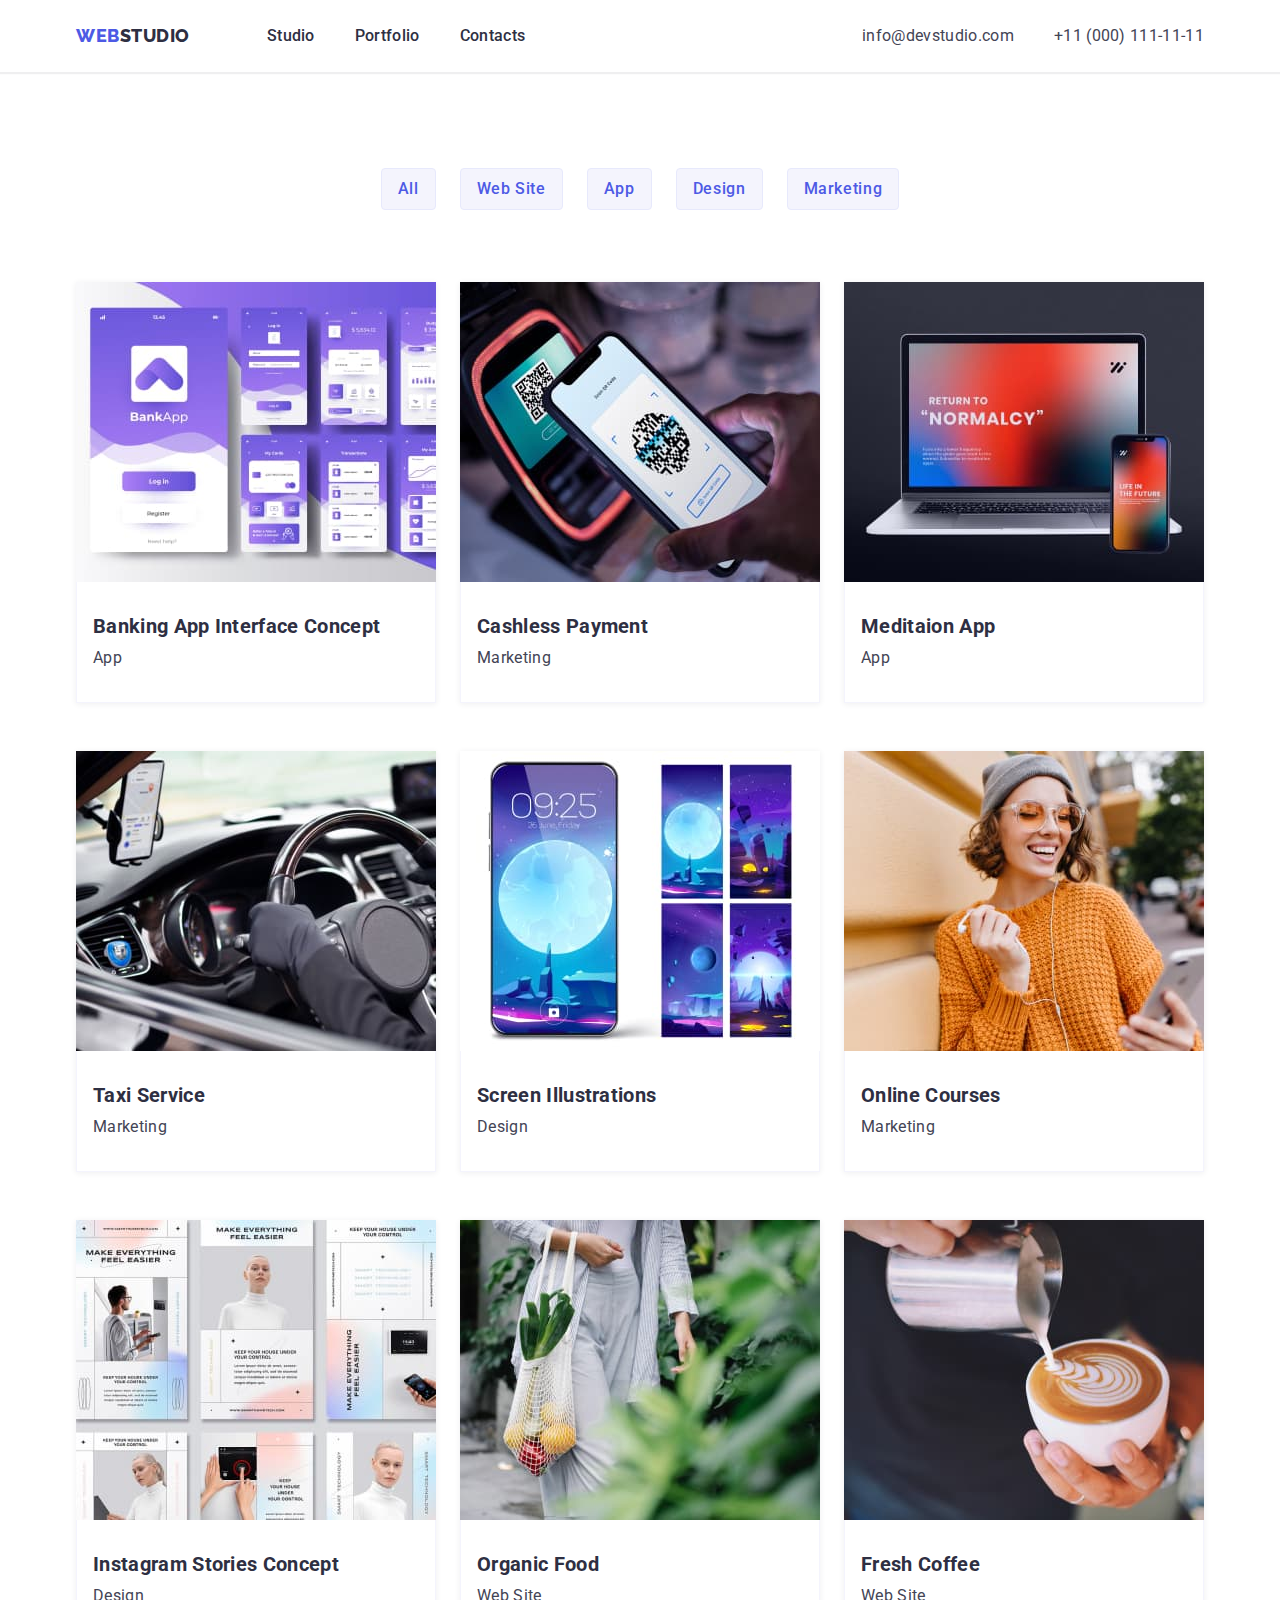
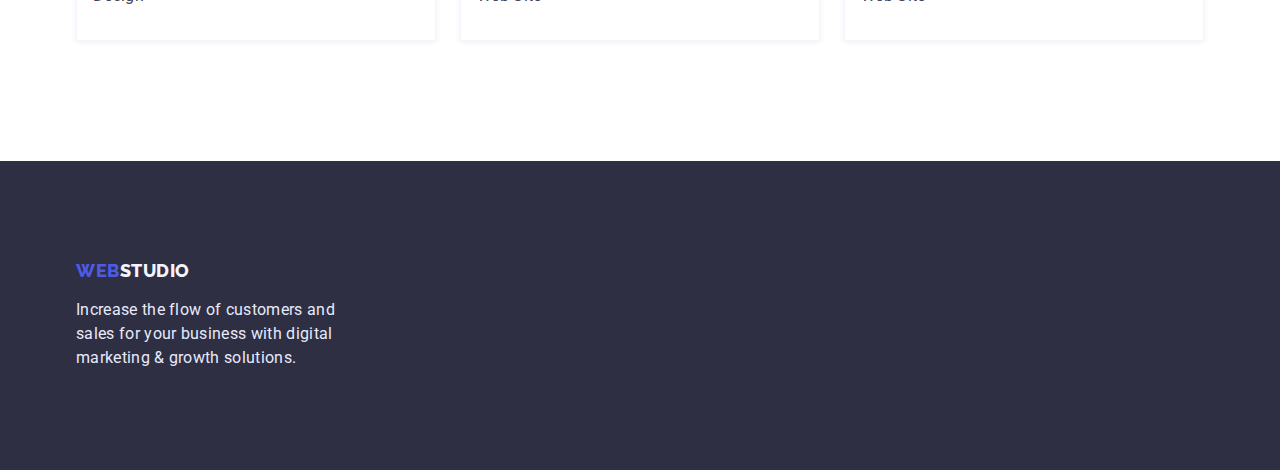
==== portfolio.html @ 019beda4 "Скопіював попередню роботу" ====
<!DOCTYPE html>
<html lang="en">
  <head>
    <meta charset="UTF-8" />
    <meta http-equiv="X-UA-Compatible" content="IE=edge" />
    <meta name="viewport" content="width=device-width, initial-scale=1.0" />
    <title>Portfolio</title>
    <link rel="preconnect" href="https://fonts.googleapis.com" />
    <link rel="preconnect" href="https://fonts.gstatic.com" crossorigin />
    <link
      href="https://fonts.googleapis.com/css2?family=Raleway:wght@700;800&family=Roboto:wght@400;500;700;900&display=swap"
      rel="stylesheet"
    />
    <link
      rel="stylesheet"
      href="https://cdn.jsdelivr.net/npm/modern-normalize@1.1.0/modern-normalize.min.css"
    />
    <link rel="stylesheet" href="./css/styles.css" />
  </head>
  <body>
    <!---INFO HEADER-->
    <header class="page-header">
      <div class="container page-header-container">
        <nav class="page-nav">
          <a class="logo-link link" href="./index.html"
            >Web<span class="logo-navy-blue">studio</span></a
          >
          <ul class="menu list">
            <li class="menu-item">
              <a class="menu-link link" href="./index.html">Studio</a>
            </li>
            <li class="menu-item">
              <a class="menu-link link" href="">Portfolio</a>
            </li>
            <li class="menu-item">
              <a class="menu-link link" href="">Contacts</a>
            </li>
          </ul>
        </nav>
        <ul class="contact-information list">
          <li class="mail menu-contact">
            <a class="mail-adress link" href="mailto:info@devstudio.com"
              >info@devstudio.com</a
            >
          </li>
          <li class="tel menu-contact">
            <a class="phone-number link" href="tel:+110001111111"
              >+11 (000) 111-11-11</a
            >
          </li>
        </ul>
      </div>
    </header>

    <!--MAIN FILTERS LIST-->
    <main>
      <section>
        <div class="container">
          <h1 class="portfolio-title visually-hidden">Our product</h1>
          <ul class="list filters-list-item">
            <li>
              <button type="button" class="filters-list">All</button>
            </li>
            <li>
              <button type="button" class="filters-list">Web Site</button>
            </li>
            <li>
              <button type="button" class="filters-list">App</button>
            </li>
            <li>
              <button type="button" class="filters-list">Design</button>
            </li>
            <li>
              <button type="button" class="filters-list">Marketing</button>
            </li>
          </ul>

          <!--MAIN CONTENT PICTURES-->
          <ul class="list portfolio-list">
            <li class="portfolio-list-card">
              <img
                src="./images/banking-app.jpg"
                alt="Banking App Interface"
                width="360"
                height="300"
              />
              <div class="portfolio-card-text">
                <h2 class="subtitle">Banking App Interface Concept</h2>
                <p class="text">App</p>
              </div>
            </li>
            <li class="portfolio-list-card">
              <img
                src="./images/cashless-payment.jpg"
                alt="Phone scans QR code"
                width="360"
                height="300"
              />
              <div class="portfolio-card-text">
                <h2 class="subtitle">Cashless Payment</h2>
                <p class="text">Marketing</p>
              </div>
            </li>
            <li class="portfolio-list-card">
              <img
                src="./images/meditaion-app.jpg"
                alt="Lap top and phone"
                width="360"
                height="300"
              />
              <div class="portfolio-card-text">
                <h2 class="subtitle">Meditaion App</h2>
                <p class="text">App</p>
              </div>
            </li>
            <li class="portfolio-list-card">
              <img
                src="./images/taxi-service.jpg"
                alt="Interior in the car"
                width="360"
                height="300"
              />
              <div class="portfolio-card-text">
                <h2 class="subtitle">Taxi Service</h2>
                <p class="text">Marketing</p>
              </div>
            </li>
            <li class="portfolio-list-card">
              <img
                src="./images/screen-illustration.jpg"
                alt="Phone screen"
                width="360"
                height="300"
              />
              <div class="portfolio-card-text">
                <h2 class="subtitle">Screen Illustrations</h2>
                <p class="text">Design</p>
              </div>
            </li>
            <li class="portfolio-list-card">
              <img
                src="./images/online-courses.jpg"
                alt="Girl with a phone"
                width="360"
                height="300"
              />
              <div class="portfolio-card-text">
                <h2 class="subtitle">Online Courses</h2>
                <p class="text">Marketing</p>
              </div>
            </li>
            <li class="portfolio-list-card">
              <img
                src="./images/insta-stories.jpg"
                alt="Designer paintings"
                width="360"
                height="300"
              />
              <div class="portfolio-card-text">
                <h2 class="subtitle">Instagram Stories Concept</h2>
                <p class="text">Design</p>
              </div>
            </li>
            <li class="portfolio-list-card">
              <img
                src="./images/organic-food.jpg"
                alt="Woman with fruit"
                width="360"
                height="300"
              />
              <div class="portfolio-card-text">
                <h2 class="subtitle">Organic Food</h2>
                <p class="text">Web Site</p>
              </div>
            </li>
            <li class="portfolio-list-card">
              <img
                src="./images/fresh-coffee.jpg"
                alt="Barista makes coffee"
                width="360"
                height="300"
              />
              <div class="portfolio-card-text">
                <h2 class="subtitle">Fresh Coffee</h2>
                <p class="text">Web Site</p>
              </div>
            </li>
          </ul>
        </div>
      </section>
    </main>

    <!--FOOTER PART-->
    <footer class="footer">
      <div class="container">
        <div class="footer-size">
          <a class="logo-link link logo-block" href="./index.html">
            Web<span class="logo-cloud-color">studio</span></a
          >
          <p class="footer-text">
            Increase the flow of customers and sales for your business with
            digital marketing & growth solutions.
          </p>
        </div>
      </div>
    </footer>
  </body>
</html>
---- css/styles.css ----
/* ЗМІННІ ЗНАЧЕННЯ */

:root {
    --accent-color: #2E2F42;
    --secondary-color: #434455;
    --iris-color: #4D5AE5;
    --primary-white-color: #FFFFFF;
    --button-active-color: #404BBF;
    --cloud-color: #F4F4FD;
    --footer-text-color: #E7E9FC;
    --header-color-shadow: 0px 2px 1px rgba(46, 47, 66, 0.08);
    --team-list-color-shadow: 0px 1px 6px rgba(46, 47, 66, 0.08);
    --portolio-card-shadow: 0px 1px 6px rgba(46, 47, 66, 0.08);

}


/* ДЕФОЛТНІ СКИДАННЯ */

h1,
h2,
h3,
h4,
p {
    margin-top: 0;
    margin-bottom: 0;
}

ul,
ol {
    margin-top: 0;
    margin-bottom: 0;
    padding-left: 0;
}

img {
    display: block;
}


.list {
    list-style: none;
}

.link {
    text-decoration: none;
}

button {
    cursor: pointer;
}

/* ГЛОБАЛЬНІ ЗНАЧЕННЯ */
body {
    color: var(--accent-color);
    background-color: var(--primary-white-color);
    font-family: 'Roboto', sans-serif;
    font-weight: 400;
    font-size: 16px;
    line-height: 1.5;
    letter-spacing: 0.02em;
}

.container {
    width: 1158px;
    margin-left: auto;
    margin-right: auto;
    padding-left: 15px;
    padding-right: 15px;
}

.section {
    padding-top: 120px;
    padding-bottom: 120px;
}


/* WEBSTUDIO */

/* HEADER STYLES */

.page-header {
    padding-top: 24px;
    padding-bottom: 24px;
    box-shadow: var(--header-color-shadow);
}

.page-header-container {
    display: flex;
    align-items: center;
}

.page-nav {
    display: flex;
    align-items: center;
}

.menu {
    display: flex;
    align-items: center;
}

.contact-information {
    margin-left: auto;
    display: flex;
    align-items: center;
}

.logo-link {
    margin-right: 77px;

    font-family: 'Raleway', sans-serif;
    font-weight: 800;
    font-size: 18px;
    line-height: 1.16;
    letter-spacing: 0.03em;
    color: var(--iris-color);
    text-transform: uppercase;
}


.logo-navy-blue {
    color: var(--accent-color);
}

.menu-item:not(:last-child) {
    margin-right: 40px;
}

.menu-link {
    font-weight: 500;
    color: var(--accent-color);
}

.menu-link:hover,
.menu-link:focus {
    color: var(--secondary-color);
}

.menu-link:active {
    color: var(--iris-color);
}

.mail-adress,
.phone-number {
    color: var(--secondary-color);
}

.phone-number:hover,
.mail-adress:hover,
.phone-number:focus,
.mail-adress:focus {
    color: var(--iris-color);
}

.menu-contact:first-child {
    margin-right: 40px;
}

/* HERO */

.hero {
    padding-top: 192px;
    padding-bottom: 192px;
    text-align: center;
    background: var(--accent-color);
}

.hero-title {
    margin-left: auto;
    margin-right: auto;
    margin-bottom: 48px;
    max-width: 500px;
    font-weight: 700;
    font-size: 56px;
    line-height: 1.07;
    letter-spacing: 0.02em;
    color: var(--primary-white-color);
}

.button-order {
    padding: 16px 32px;
    border: none;
    border-radius: 4px;
    font-family: inherit;
    font-weight: 500;
    font-size: 16px;
    line-height: 1.19;
    letter-spacing: 0.04em;
    color: var(--primary-white-color);
    background: var(--iris-color);
}

.button-order:hover,
.button-order:focus {
    background: var(--iris-color);
}

.button-order:active {
    background: var(--button-active-color);
}

/* < !--SECTION 1 FEATURE--> */

.section-feature {
    padding-top: 120px;
}

.feature-list {
    display: flex;
    justify-content: center;
    align-items: center;
    gap: 24px;
}

.feature-item {
    width: 264px;
}


.visually-hidden {
    position: absolute;
    white-space: nowrap;
    width: 1px;
    height: 1px;
    overflow: hidden;
    border: 0;
    padding: 0;
    clip: rect(0 0 0 0);
    clip-path: inset(50%);
    margin: -1px;
}

.titel {
    font-weight: 700;
    font-size: 36px;
    line-height: 1.11;
    text-align: center;
    text-transform: capitalize;
    color: var(--accent-color);
    margin-bottom: 72px;
}

.subtitle {
    font-weight: 700;
    font-size: 20px;
    line-height: 1.2;
    color: var(--accent-color);
    margin-bottom: 8px;
}

.text {
    color: var(--secondary-color);
}

/* SECTION 2 WHAT ARE WE DOING */

.work {
    display: flex;
    align-items: center;
    gap: 24px;
}


/* < !--SECTION 3 ABOUT OUR TEAM-->*/
.team {
    background-color: var(--cloud-color);
}

.team-list {
    background-color: var(--primary-white-color);
    box-shadow: var(--team-list-color-shadow)
}

.team-members {
    display: flex;
    align-items: center;
    gap: 24px;

}

.team-name {
    padding: 32px 16px;
    text-align: center;
}

/* PORTFOLIO */

.portfolio-title {
    font-weight: 500;
    font-size: 56px;
    line-height: 1.07;
    letter-spacing: 0.02em;
    color: var(--accent-color);
}

.filters-list {
    padding: 8px 16px;
    border: 1px solid var(--footer-text-color);
    border-radius: 4px;
    font-family: inherit;
    font-weight: 500;
    font-size: 16px;
    line-height: 1.5;
    border-radius: 4px;
    letter-spacing: 0.04em;
    color: var(--iris-color);
    background: var(--cloud-color);
    text-align: center;
}

.filters-list:hover,
.filters-list:focus {
    color: var(--primary-white-color);
    background-color: var(--iris-color);
}

.filters-list:active {
    color: var(--primary-white-color);
    background-color: var(--iris-color);
}

.filters-list-item {
    display: flex;
    justify-content: center;
    align-items: center;
    gap: 24px;
    padding-top: 96px;
    margin-bottom: 72px;
}

.portfolio-list {
    display: flex;
    flex-wrap: wrap;
    row-gap: 48px;
    column-gap: 24px;
    padding-bottom: 120px;

}

.portfolio-list-card {
    box-shadow: var(--portolio-card-shadow);
}

.portfolio-card-text {
    border-left-width: 0.5px;
    border-left-style: solid;
    border-left-color: var(--cloud-color);
    border-bottom-width: 0.5px;
    border-bottom-style: solid;
    border-bottom-color: var(--cloud-color);
    border-right-width: 0.5px;
    border-right-style: solid;
    border-right-color: var(--cloud-color);

    padding-top: 32px;
    padding-bottom: 32px;
    padding-left: 16px;
}

/* < !--FOOTER PART--> */

.footer .logo-block {
    display: block;
    margin-bottom: 16px;
    margin-right: 0;
}

.footer {
    padding-top: 100px;
    padding-bottom: 100px;
    background: var(--accent-color);
}

.footer-size {
    width: 264px;
}

.logo-cloud-color {
    font-family: 'Raleway', sans-serif;
    font-weight: 800;
    font-size: 18px;
    line-height: 1.16;
    letter-spacing: 0.03em;
    color: var(--cloud-color);
    text-transform: uppercase;
}

.footer-text {
    color: var(--footer-text-color);
}
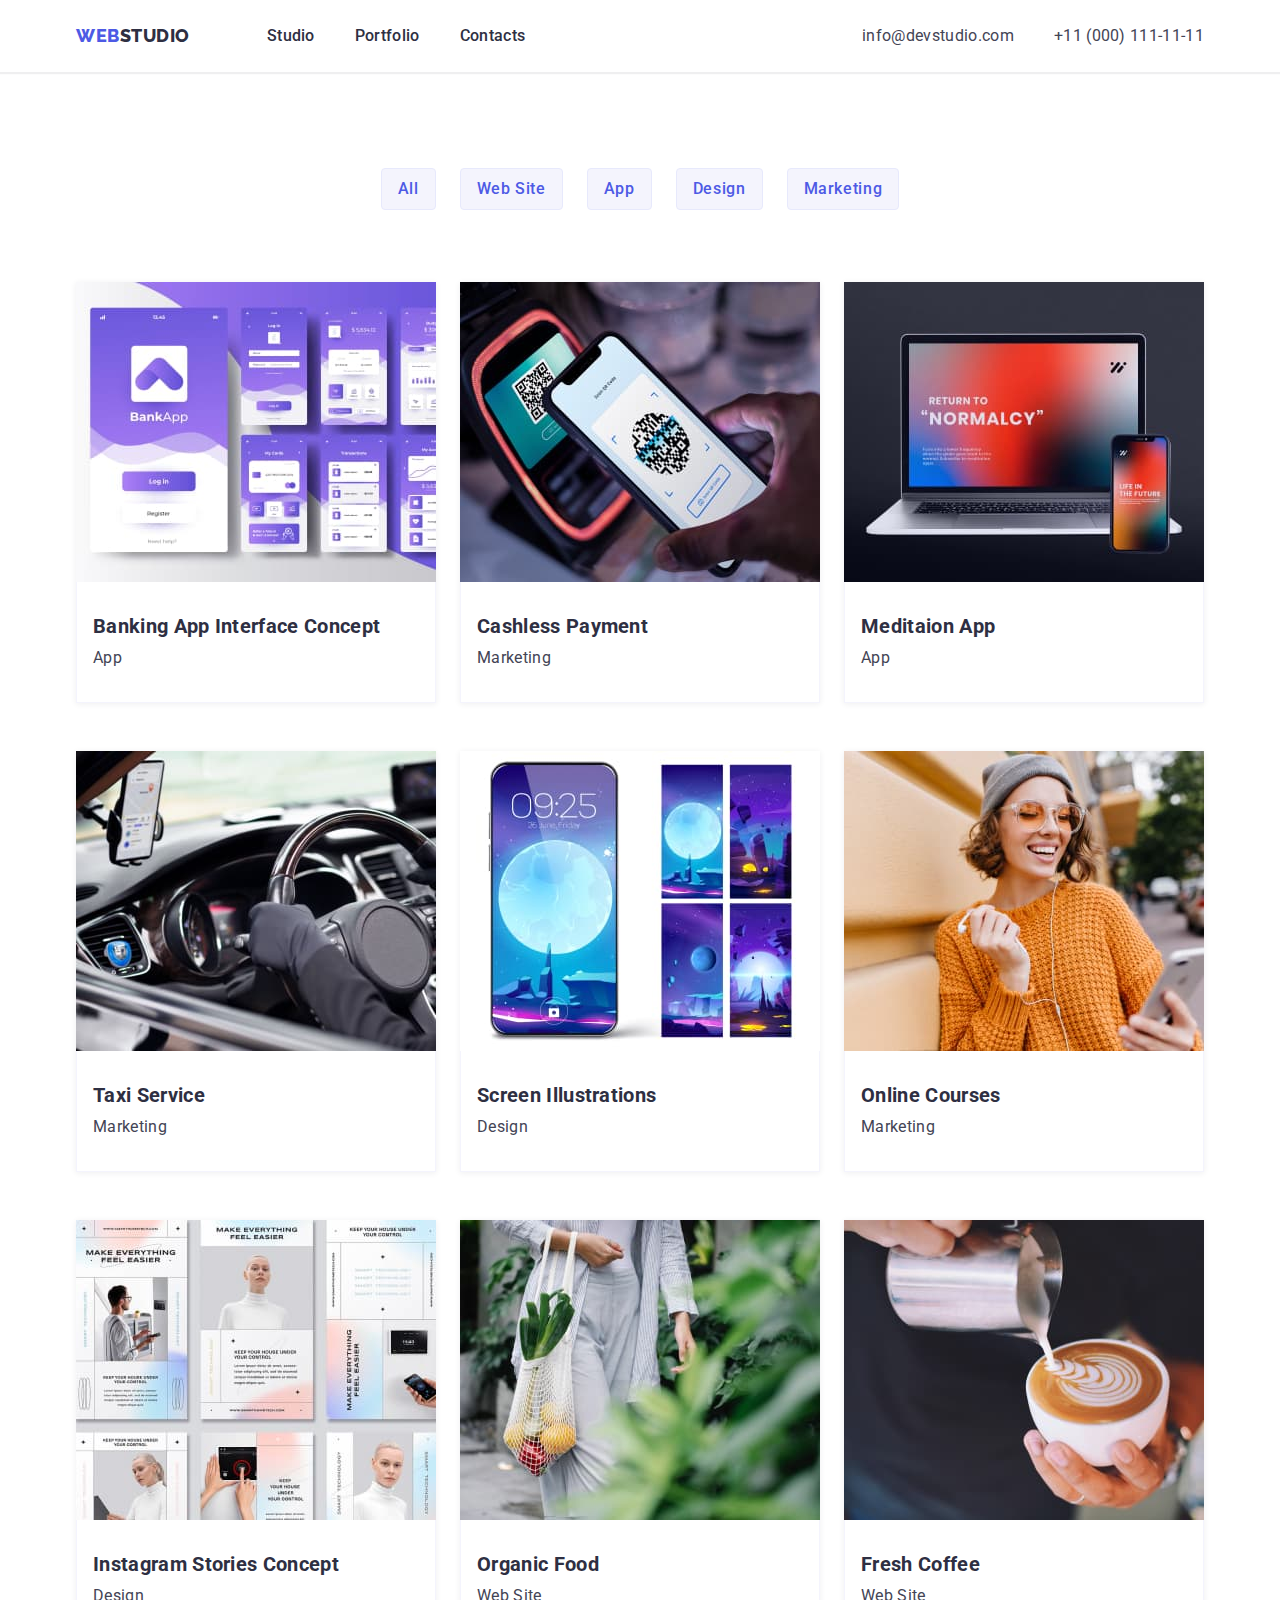
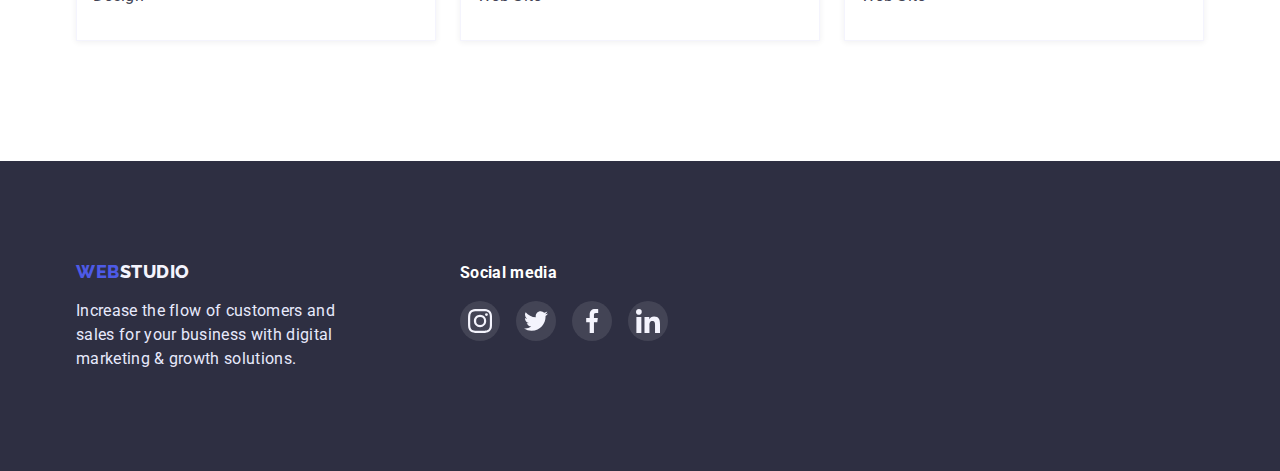
==== commit 6ed79337: "На перевірку" ====
--- a/portfolio.html
+++ b/portfolio.html
@@ -78,112 +78,130 @@
           <!--MAIN CONTENT PICTURES-->
           <ul class="list portfolio-list">
             <li class="portfolio-list-card">
-              <img
-                src="./images/banking-app.jpg"
-                alt="Banking App Interface"
-                width="360"
-                height="300"
-              />
-              <div class="portfolio-card-text">
-                <h2 class="subtitle">Banking App Interface Concept</h2>
-                <p class="text">App</p>
-              </div>
-            </li>
-            <li class="portfolio-list-card">
-              <img
-                src="./images/cashless-payment.jpg"
-                alt="Phone scans QR code"
-                width="360"
-                height="300"
-              />
-              <div class="portfolio-card-text">
-                <h2 class="subtitle">Cashless Payment</h2>
-                <p class="text">Marketing</p>
-              </div>
-            </li>
-            <li class="portfolio-list-card">
-              <img
-                src="./images/meditaion-app.jpg"
-                alt="Lap top and phone"
-                width="360"
-                height="300"
-              />
-              <div class="portfolio-card-text">
-                <h2 class="subtitle">Meditaion App</h2>
-                <p class="text">App</p>
-              </div>
-            </li>
-            <li class="portfolio-list-card">
-              <img
-                src="./images/taxi-service.jpg"
-                alt="Interior in the car"
-                width="360"
-                height="300"
-              />
-              <div class="portfolio-card-text">
-                <h2 class="subtitle">Taxi Service</h2>
-                <p class="text">Marketing</p>
-              </div>
-            </li>
-            <li class="portfolio-list-card">
-              <img
-                src="./images/screen-illustration.jpg"
-                alt="Phone screen"
-                width="360"
-                height="300"
-              />
-              <div class="portfolio-card-text">
-                <h2 class="subtitle">Screen Illustrations</h2>
-                <p class="text">Design</p>
-              </div>
-            </li>
-            <li class="portfolio-list-card">
-              <img
-                src="./images/online-courses.jpg"
-                alt="Girl with a phone"
-                width="360"
-                height="300"
-              />
-              <div class="portfolio-card-text">
-                <h2 class="subtitle">Online Courses</h2>
-                <p class="text">Marketing</p>
-              </div>
-            </li>
-            <li class="portfolio-list-card">
-              <img
-                src="./images/insta-stories.jpg"
-                alt="Designer paintings"
-                width="360"
-                height="300"
-              />
-              <div class="portfolio-card-text">
-                <h2 class="subtitle">Instagram Stories Concept</h2>
-                <p class="text">Design</p>
-              </div>
-            </li>
-            <li class="portfolio-list-card">
-              <img
-                src="./images/organic-food.jpg"
-                alt="Woman with fruit"
-                width="360"
-                height="300"
-              />
-              <div class="portfolio-card-text">
-                <h2 class="subtitle">Organic Food</h2>
-                <p class="text">Web Site</p>
-              </div>
-            </li>
-            <li class="portfolio-list-card">
-              <img
-                src="./images/fresh-coffee.jpg"
-                alt="Barista makes coffee"
-                width="360"
-                height="300"
-              />
-              <div class="portfolio-card-text">
-                <h2 class="subtitle">Fresh Coffee</h2>
-                <p class="text">Web Site</p>
-              </div>
+              <a href="" class="portfolio-link link"
+                ><img
+                  src="./images/banking-app.jpg"
+                  alt="Banking App Interface"
+                  width="360"
+                  height="300"
+                />
+                <div class="portfolio-card-text">
+                  <h2 class="subtitle">Banking App Interface Concept</h2>
+                  <p class="text">App</p>
+                </div></a
+              >
+            </li>
+            <li class="portfolio-list-card">
+              <a href="" class="portfolio-link link"
+                ><img
+                  src="./images/cashless-payment.jpg"
+                  alt="Phone scans QR code"
+                  width="360"
+                  height="300"
+                />
+                <div class="portfolio-card-text">
+                  <h2 class="subtitle">Cashless Payment</h2>
+                  <p class="text">Marketing</p>
+                </div></a
+              >
+            </li>
+            <li class="portfolio-list-card">
+              <a href="" class="portfolio-link link"
+                ><img
+                  src="./images/meditaion-app.jpg"
+                  alt="Lap top and phone"
+                  width="360"
+                  height="300"
+                />
+                <div class="portfolio-card-text">
+                  <h2 class="subtitle">Meditaion App</h2>
+                  <p class="text">App</p>
+                </div></a
+              >
+            </li>
+            <li class="portfolio-list-card">
+              <a href="" class="portfolio-link link"
+                ><img
+                  src="./images/taxi-service.jpg"
+                  alt="Interior in the car"
+                  width="360"
+                  height="300"
+                />
+                <div class="portfolio-card-text">
+                  <h2 class="subtitle">Taxi Service</h2>
+                  <p class="text">Marketing</p>
+                </div></a
+              >
+            </li>
+            <li class="portfolio-list-card">
+              <a href="" class="portfolio-link link"
+                ><img
+                  src="./images/screen-illustration.jpg"
+                  alt="Phone screen"
+                  width="360"
+                  height="300"
+                />
+                <div class="portfolio-card-text">
+                  <h2 class="subtitle">Screen Illustrations</h2>
+                  <p class="text">Design</p>
+                </div></a
+              >
+            </li>
+            <li class="portfolio-list-card">
+              <a href="" class="portfolio-link link"
+                ><img
+                  src="./images/online-courses.jpg"
+                  alt="Girl with a phone"
+                  width="360"
+                  height="300"
+                />
+                <div class="portfolio-card-text">
+                  <h2 class="subtitle">Online Courses</h2>
+                  <p class="text">Marketing</p>
+                </div></a
+              >
+            </li>
+            <li class="portfolio-list-card">
+              <a href="" class="portfolio-link link"
+                ><img
+                  src="./images/insta-stories.jpg"
+                  alt="Designer paintings"
+                  width="360"
+                  height="300"
+                />
+                <div class="portfolio-card-text">
+                  <h2 class="subtitle">Instagram Stories Concept</h2>
+                  <p class="text">Design</p>
+                </div></a
+              >
+            </li>
+            <li class="portfolio-list-card">
+              <a href="" class="portfolio-link link"
+                ><img
+                  src="./images/organic-food.jpg"
+                  alt="Woman with fruit"
+                  width="360"
+                  height="300"
+                />
+                <div class="portfolio-card-text">
+                  <h2 class="subtitle">Organic Food</h2>
+                  <p class="text">Web Site</p>
+                </div></a
+              >
+            </li>
+            <li class="portfolio-list-card">
+              <a href="" class="portfolio-link link"
+                ><img
+                  src="./images/fresh-coffee.jpg"
+                  alt="Barista makes coffee"
+                  width="360"
+                  height="300"
+                />
+                <div class="portfolio-card-text">
+                  <h2 class="subtitle">Fresh Coffee</h2>
+                  <p class="text">Web Site</p>
+                </div></a
+              >
             </li>
           </ul>
         </div>
@@ -192,7 +210,7 @@
 
     <!--FOOTER PART-->
     <footer class="footer">
-      <div class="container">
+      <div class="footer-position container">
         <div class="footer-size">
           <a class="logo-link link logo-block" href="./index.html">
             Web<span class="logo-cloud-color">studio</span></a
@@ -202,6 +220,39 @@
             digital marketing & growth solutions.
           </p>
         </div>
+        <div class="footer-social-media">
+          <h4 class="title-social-media">Social media</h4>
+          <ul class="footer-social-list list">
+            <li class="social-media-list-item">
+              <a href="" class="social-media-list-link">
+                <svg class="social-media-list-icon" width="24" height="24">
+                  <use href="./images/icons.svg#instagram-footer"></use>
+                </svg>
+              </a>
+            </li>
+            <li class="social-media-list-item">
+              <a href="" class="social-media-list-link">
+                <svg class="social-media-list-icon" width="24" height="24">
+                  <use href="./images/icons.svg#twitter-footer"></use>
+                </svg>
+              </a>
+            </li>
+            <li class="social-media-list-item">
+              <a href="" class="social-media-list-link">
+                <svg class="social-media-list-icon" width="24" height="24">
+                  <use href="./images/icons.svg#facebook-footer"></use>
+                </svg>
+              </a>
+            </li>
+            <li class="social-media-list-item">
+              <a href="" class="social-media-list-link">
+                <svg class="social-media-list-icon" width="24" height="24">
+                  <use href="./images/icons.svg#linkedin-footer"></use>
+                </svg>
+              </a>
+            </li>
+          </ul>
+        </div>
       </div>
     </footer>
   </body>
--- a/css/styles.css
+++ b/css/styles.css
@@ -9,11 +9,13 @@
     --cloud-color: #F4F4FD;
     --footer-text-color: #E7E9FC;
     --header-color-shadow: 0px 2px 1px rgba(46, 47, 66, 0.08);
-    --team-list-color-shadow: 0px 1px 6px rgba(46, 47, 66, 0.08);
+    --team-list-color-shadow: 0px 1px 6px rgba(46, 47, 66, 0.08),
+        0px 1px 1px rgba(46, 47, 66, 0.16),
+        0px 2px 1px rgba(46, 47, 66, 0.08);
     --portolio-card-shadow: 0px 1px 6px rgba(46, 47, 66, 0.08);
-
-}
-
+    --social-list-link-hower-focus-bg-color: #31D0AA;
+    --customers-list-color: #8E8F99;
+}
 
 /* ДЕФОЛТНІ СКИДАННЯ */
 
@@ -160,10 +162,16 @@
 /* HERO */
 
 .hero {
+    max-width: 1440px;
+    margin-left: auto;
+    margin-right: auto;
     padding-top: 192px;
     padding-bottom: 192px;
     text-align: center;
-    background: var(--accent-color);
+    background-image: linear-gradient(rgba(46, 47, 66, 0.7), rgba(46, 47, 66, 0.7)), url("../images/hero-picture.jpg");
+    background-size: cover;
+    background-position: center;
+    background-color: var(--accent-color);
 }
 
 .hero-title {
@@ -194,13 +202,25 @@
 .button-order:hover,
 .button-order:focus {
     background: var(--iris-color);
+    box-shadow: 0px 1px 6px rgba(46, 47, 66, 0.08), 0px 1px 1px rgba(46, 47, 66, 0.16), 0px 2px 1px rgba(46, 47, 66, 0.08);
 }
 
 .button-order:active {
     background: var(--button-active-color);
+    box-shadow: 0px 4px 4px rgba(0, 0, 0, 0.15);
 }
 
 /* < !--SECTION 1 FEATURE--> */
+
+.bg-feature-item {
+    display: flex;
+    align-items: center;
+    justify-content: center;
+    padding-top: 24px;
+    padding-bottom: 24px;
+    margin-bottom: 8px;
+    background-color: var(--cloud-color);
+}
 
 .section-feature {
     padding-top: 120px;
@@ -269,7 +289,8 @@
 
 .team-list {
     background-color: var(--primary-white-color);
-    box-shadow: var(--team-list-color-shadow)
+    box-shadow: var(--team-list-color-shadow);
+    border-radius: 0px 0px 4px 4px;
 }
 
 .team-members {
@@ -282,6 +303,75 @@
 .team-name {
     padding: 32px 16px;
     text-align: center;
+}
+
+.social-list {
+    display: flex;
+    justify-content: center;
+    gap: 24px;
+    margin-top: 8px;
+}
+
+.social-list-link {
+    display: flex;
+    justify-content: center;
+    align-items: center;
+    width: 40px;
+    height: 40px;
+    border-radius: 50%;
+    background-color: var(--iris-color);
+}
+
+.social-list-link:hover,
+.social-list-link:focus {
+    background-color: var(--social-list-link-hower-focus-bg-color);
+}
+
+.social-list-icon {
+    fill: var(--cloud-color);
+}
+
+/* SECTION 4 CUSTOMERS */
+
+.customers-list {
+    display: flex;
+    justify-content: center;
+    align-items: center;
+    gap: 24px;
+}
+
+.customers-list-item {
+    width: 168px;
+    height: 88px;
+}
+
+.customers-list-link {
+    display: flex;
+    justify-content: center;
+    align-items: center;
+    padding: 16px 32px;
+    border: 1px solid var(--customers-list-color);
+    border-radius: 4px;
+    color: var(--customers-list-color);
+}
+
+.customers-list-icon {
+    fill: currentColor;
+}
+
+.customers-list-link:hover,
+.customers-list-link:focus {
+    border-color: var(--iris-color);
+}
+
+/* .customers-list-icon:hover,
+.customers-list-icon:focus {
+    fill: var(--iris-color);
+} */
+
+.customers-list-item>a:hover,
+.customers-list-item>a:focus {
+    color: var(--iris-color);
 }
 
 /* PORTFOLIO */
@@ -313,6 +403,8 @@
 .filters-list:focus {
     color: var(--primary-white-color);
     background-color: var(--iris-color);
+    border: 1px solid var(--iris-color);
+    box-shadow: 0px 3px 1px rgba(0, 0, 0, 0.1), 0px 2px 1px rgba(0, 0, 0, 0.08), 0px 2px 2px rgba(0, 0, 0, 0.12);
 }
 
 .filters-list:active {
@@ -343,27 +435,31 @@
 }
 
 .portfolio-card-text {
-    border-left-width: 0.5px;
-    border-left-style: solid;
-    border-left-color: var(--cloud-color);
-    border-bottom-width: 0.5px;
-    border-bottom-style: solid;
-    border-bottom-color: var(--cloud-color);
-    border-right-width: 0.5px;
-    border-right-style: solid;
-    border-right-color: var(--cloud-color);
+
+    border-left: 0.5px solid var(--cloud-color);
+    border-bottom: 0.5px solid var(--cloud-color);
+    border-right: 0.5px solid var(--cloud-color);
 
     padding-top: 32px;
     padding-bottom: 32px;
     padding-left: 16px;
 }
 
+.portfolio-link:hover,
+.portfolio-link:focus {
+    border-left: 0.5px solid var(--cloud-color);
+    border-bottom: 0.5px solid var(--cloud-color);
+    border-right: 0.5px solid var(--cloud-color);
+    box-shadow: 0px 1px 6px rgba(46, 47, 66, 0.08),
+        0px 1px 1px rgba(46, 47, 66, 0.16),
+        0px 2px 1px rgba(46, 47, 66, 0.08);
+}
+
 /* < !--FOOTER PART--> */
 
 .footer .logo-block {
     display: block;
     margin-bottom: 16px;
-    margin-right: 0;
 }
 
 .footer {
@@ -373,7 +469,14 @@
 }
 
 .footer-size {
+    margin-left: 0;
+    margin-right: 120px;
     width: 264px;
+}
+
+.footer-position {
+    display: flex;
+    align-items: baseline;
 }
 
 .logo-cloud-color {
@@ -388,4 +491,41 @@
 
 .footer-text {
     color: var(--footer-text-color);
+}
+
+.title-social-media {
+    font-weight: 700;
+    font-size: 16px;
+    line-height: 1.5;
+    color: var(--primary-white-color);
+    margin-bottom: 16px;
+
+}
+
+.footer-social-media {
+    display: block;
+    align-items: center;
+    justify-content: center;
+}
+
+.footer-social-list {
+    display: flex;
+    align-items: center;
+    justify-content: center;
+    gap: 16px;
+}
+
+.social-media-list-link {
+    display: flex;
+    justify-content: center;
+    align-items: center;
+    width: 40px;
+    height: 40px;
+    border-radius: 50%;
+    background-color: rgba(255, 255, 255, 0.1);
+}
+
+.social-media-list-link:hover,
+.social-media-list-link:focus {
+    background-color: var(--social-list-link-hower-focus-bg-color);
 }